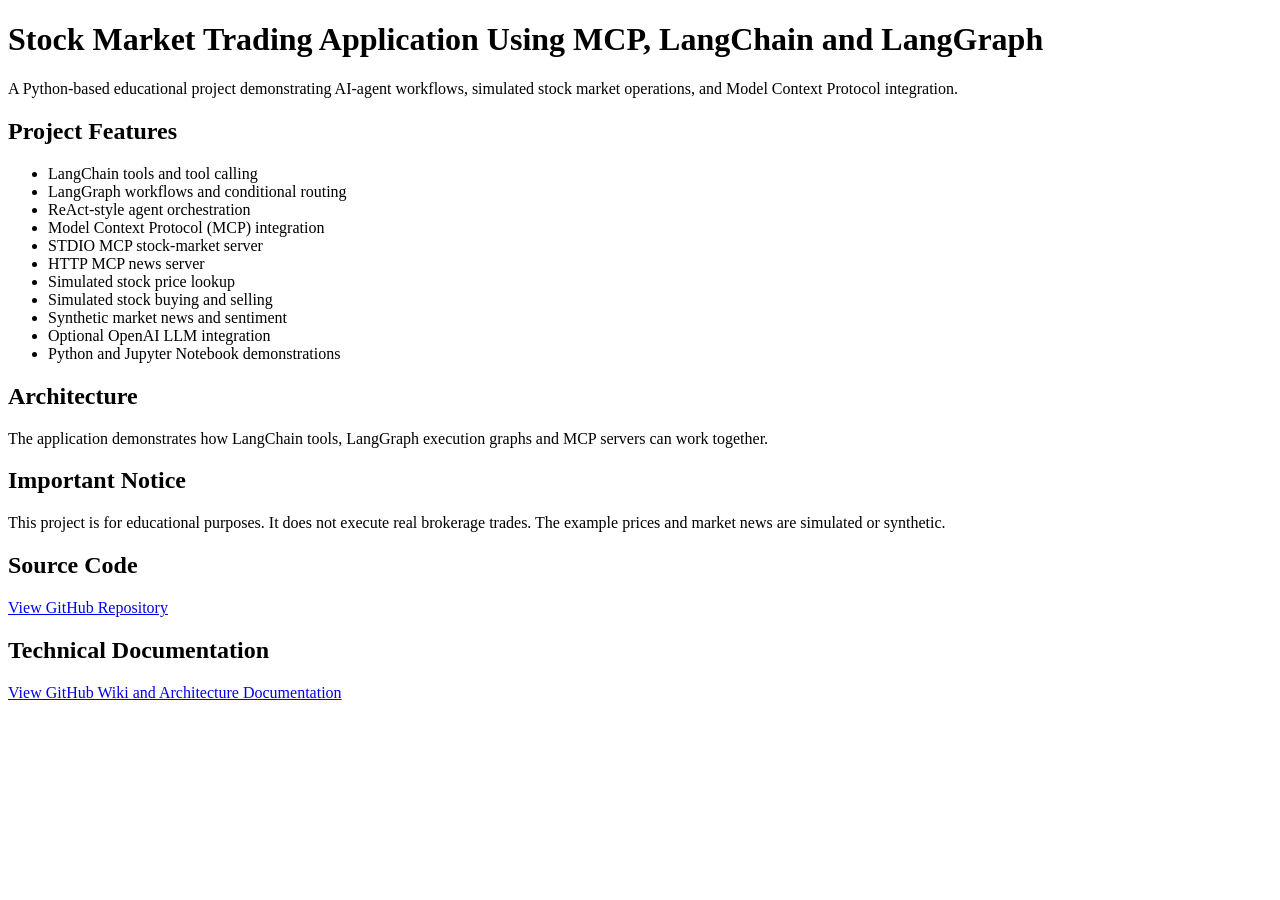
==== docs/index.html @ f0c13d55 "Fix formatting in docs/index.html Fix formatting issues in the HTML file." ====
<!DOCTYPE html>
<html lang="en">
<head>
  <meta charset="UTF-8">
  <meta name="viewport"
        content="width=device-width, initial-scale=1">

  <title>
    Stock Market Trading Demo |
    MCP, LangChain and LangGraph
  </title>
  <meta name="description"
        content="Educational stock market trading demo
        using Python, Model Context Protocol
        (MCP), LangChain, LangGraph,
        tool calling and AI agents.">

  <meta name="robots" content="index, follow">
</head>

<body>
  <h1>
    Stock Market Trading Application
    Using MCP, LangChain and LangGraph
  </h1>

  <p>
    A Python-based educational project
    demonstrating AI-agent workflows,
    simulated stock market operations,
    and Model Context Protocol integration.
  </p>

  <h2>Project Features</h2>
  <ul>
    <li>LangChain tools and tool calling</li>
    <li>LangGraph workflows and conditional routing</li>
    <li>ReAct-style agent orchestration</li>
    <li>Model Context Protocol (MCP) integration</li>
    <li>STDIO MCP stock-market server</li>
    <li>HTTP MCP news server</li>
    <li>Simulated stock price lookup</li>
    <li>Simulated stock buying and selling</li>
    <li>Synthetic market news and sentiment</li>
    <li>Optional OpenAI LLM integration</li>
    <li>Python and Jupyter Notebook demonstrations</li>
  </ul>

  <h2>Architecture</h2>
  <p>
    The application demonstrates how LangChain
    tools, LangGraph execution graphs and MCP
    servers can work together.
  </p>

  <h2>Important Notice</h2>
  <p>
    This project is for educational purposes.
    It does not execute real brokerage trades.
    The example prices and market news are
    simulated or synthetic.
  </p>

  <h2>Source Code</h2>
  <p>
    <a href="https://github.com/su394611-del/Stock-market-trading-Application-using-MCP-langchain-langgraph">
      View GitHub Repository
    </a>
  </p>

  <h2>Technical Documentation</h2>
  <p>
    <a href="https://github.com/su394611-del/Stock-market-trading-Application-using-MCP-langchain-langgraph/wiki">
      View GitHub Wiki and Architecture Documentation
    </a>
  </p>
</body>
</html>
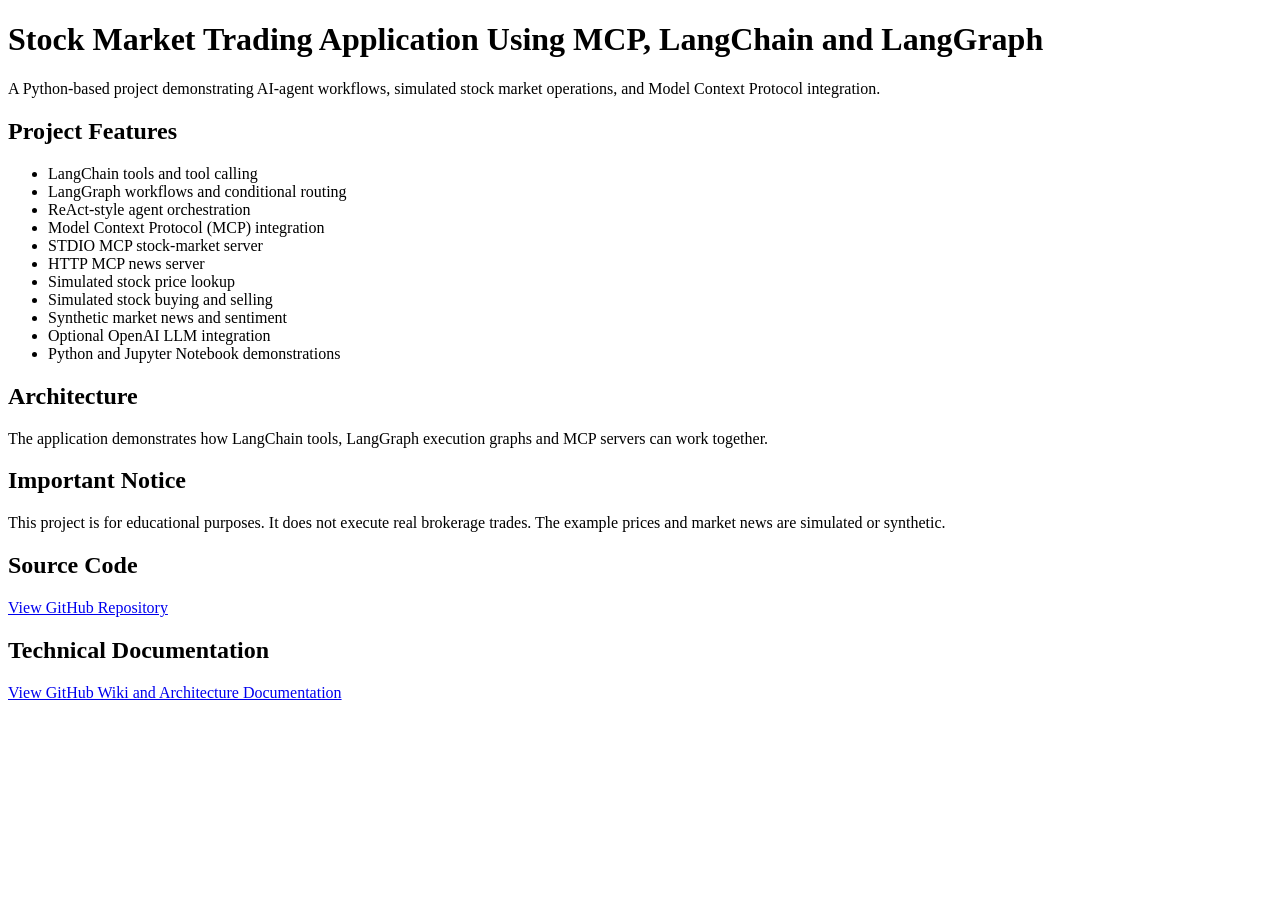
==== commit 1a1881a8: "Update project description in index.html" ====
--- a/docs/index.html
+++ b/docs/index.html
@@ -4,20 +4,18 @@
   <meta charset="UTF-8">
   <meta name="viewport"
         content="width=device-width, initial-scale=1">
-
   <title>
     Stock Market Trading Demo |
     MCP, LangChain and LangGraph
   </title>
   <meta name="description"
-        content="Educational stock market trading demo
+        content=" Stock market trading demo
         using Python, Model Context Protocol
         (MCP), LangChain, LangGraph,
         tool calling and AI agents.">
 
   <meta name="robots" content="index, follow">
 </head>
-
 <body>
   <h1>
     Stock Market Trading Application
@@ -25,7 +23,7 @@
   </h1>
 
   <p>
-    A Python-based educational project
+    A Python-based project
     demonstrating AI-agent workflows,
     simulated stock market operations,
     and Model Context Protocol integration.
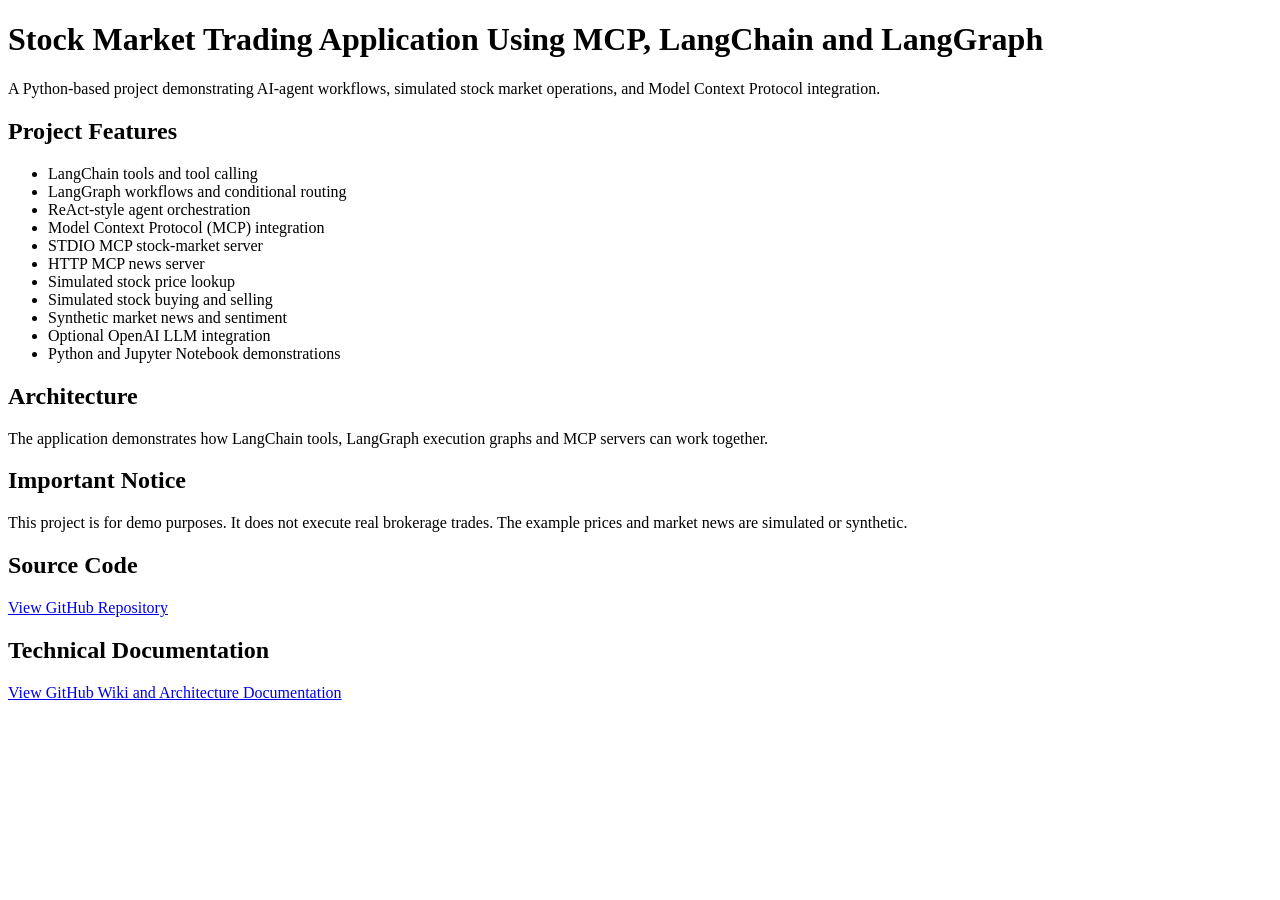
==== commit 9f5c69e7: "Update project description from 'educational' to 'demo'" ====
--- a/docs/index.html
+++ b/docs/index.html
@@ -53,7 +53,7 @@
 
   <h2>Important Notice</h2>
   <p>
-    This project is for educational purposes.
+    This project is for demo purposes.
     It does not execute real brokerage trades.
     The example prices and market news are
     simulated or synthetic.
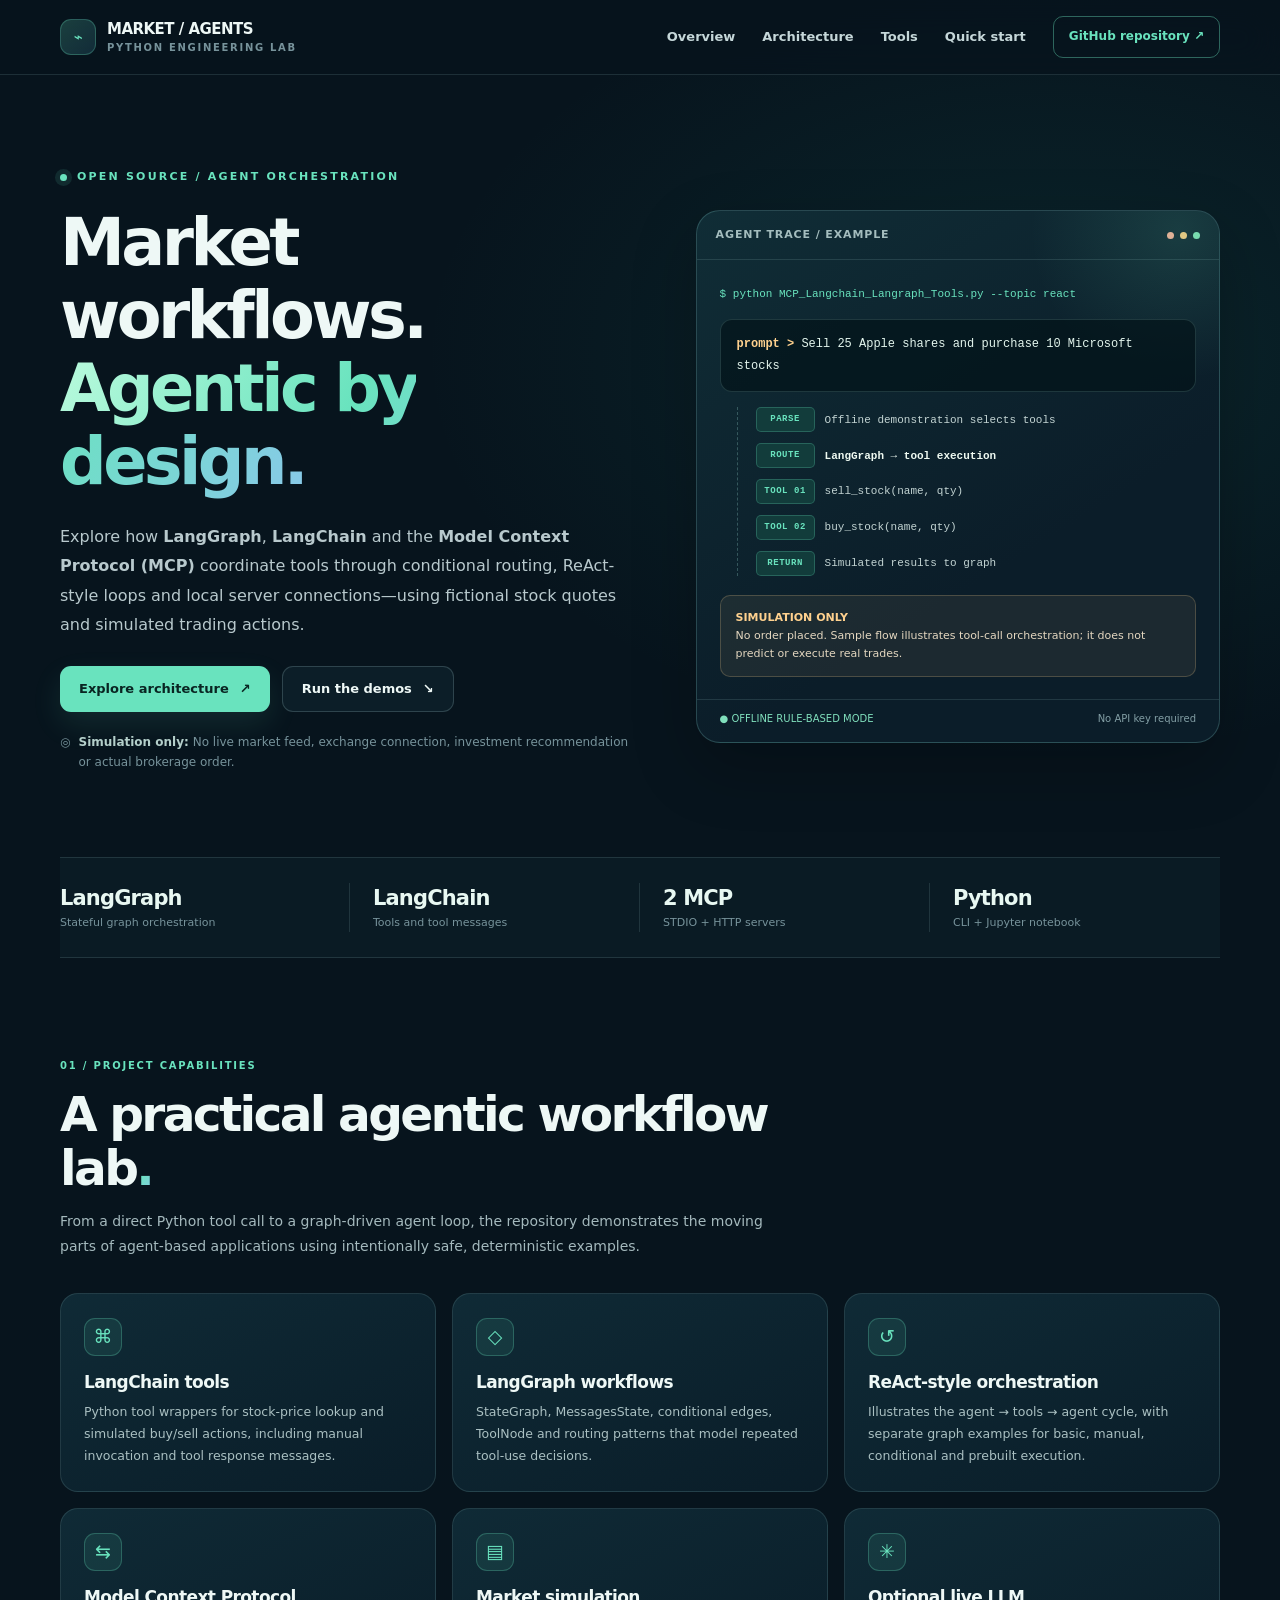
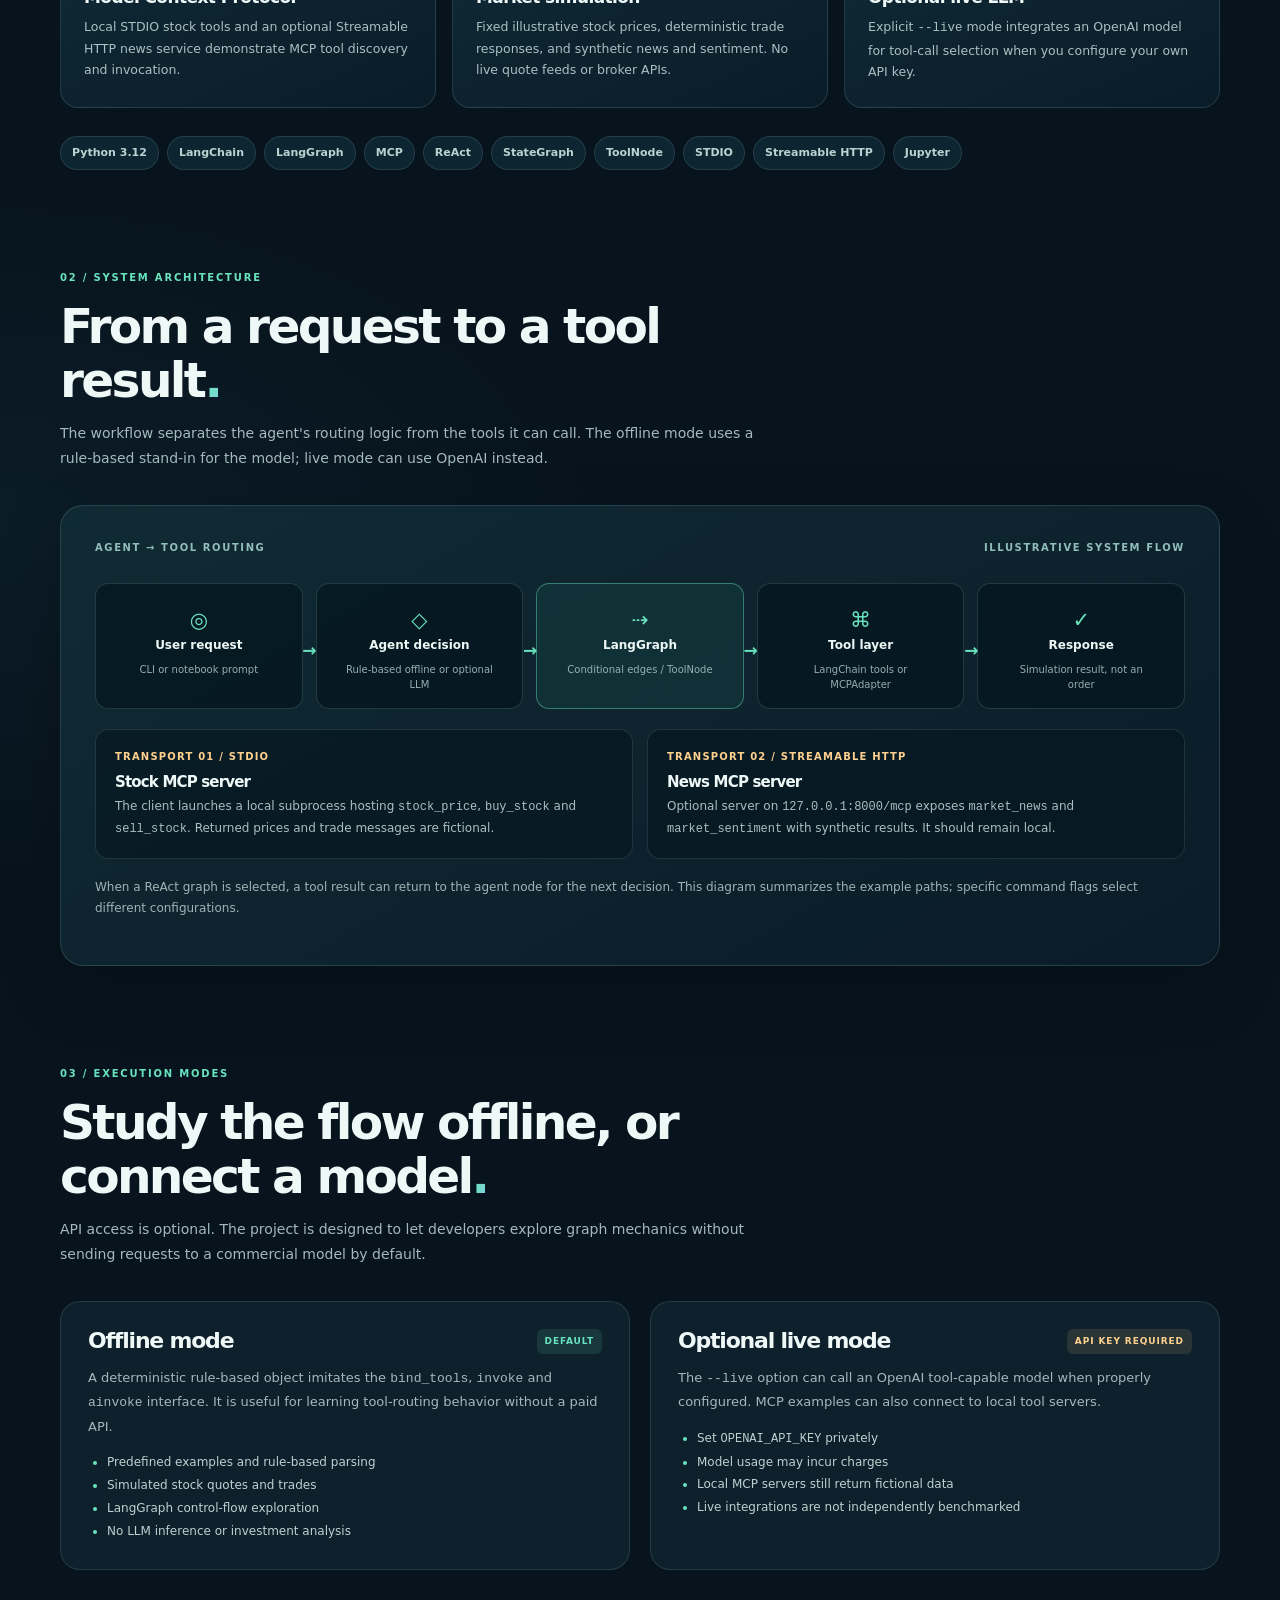
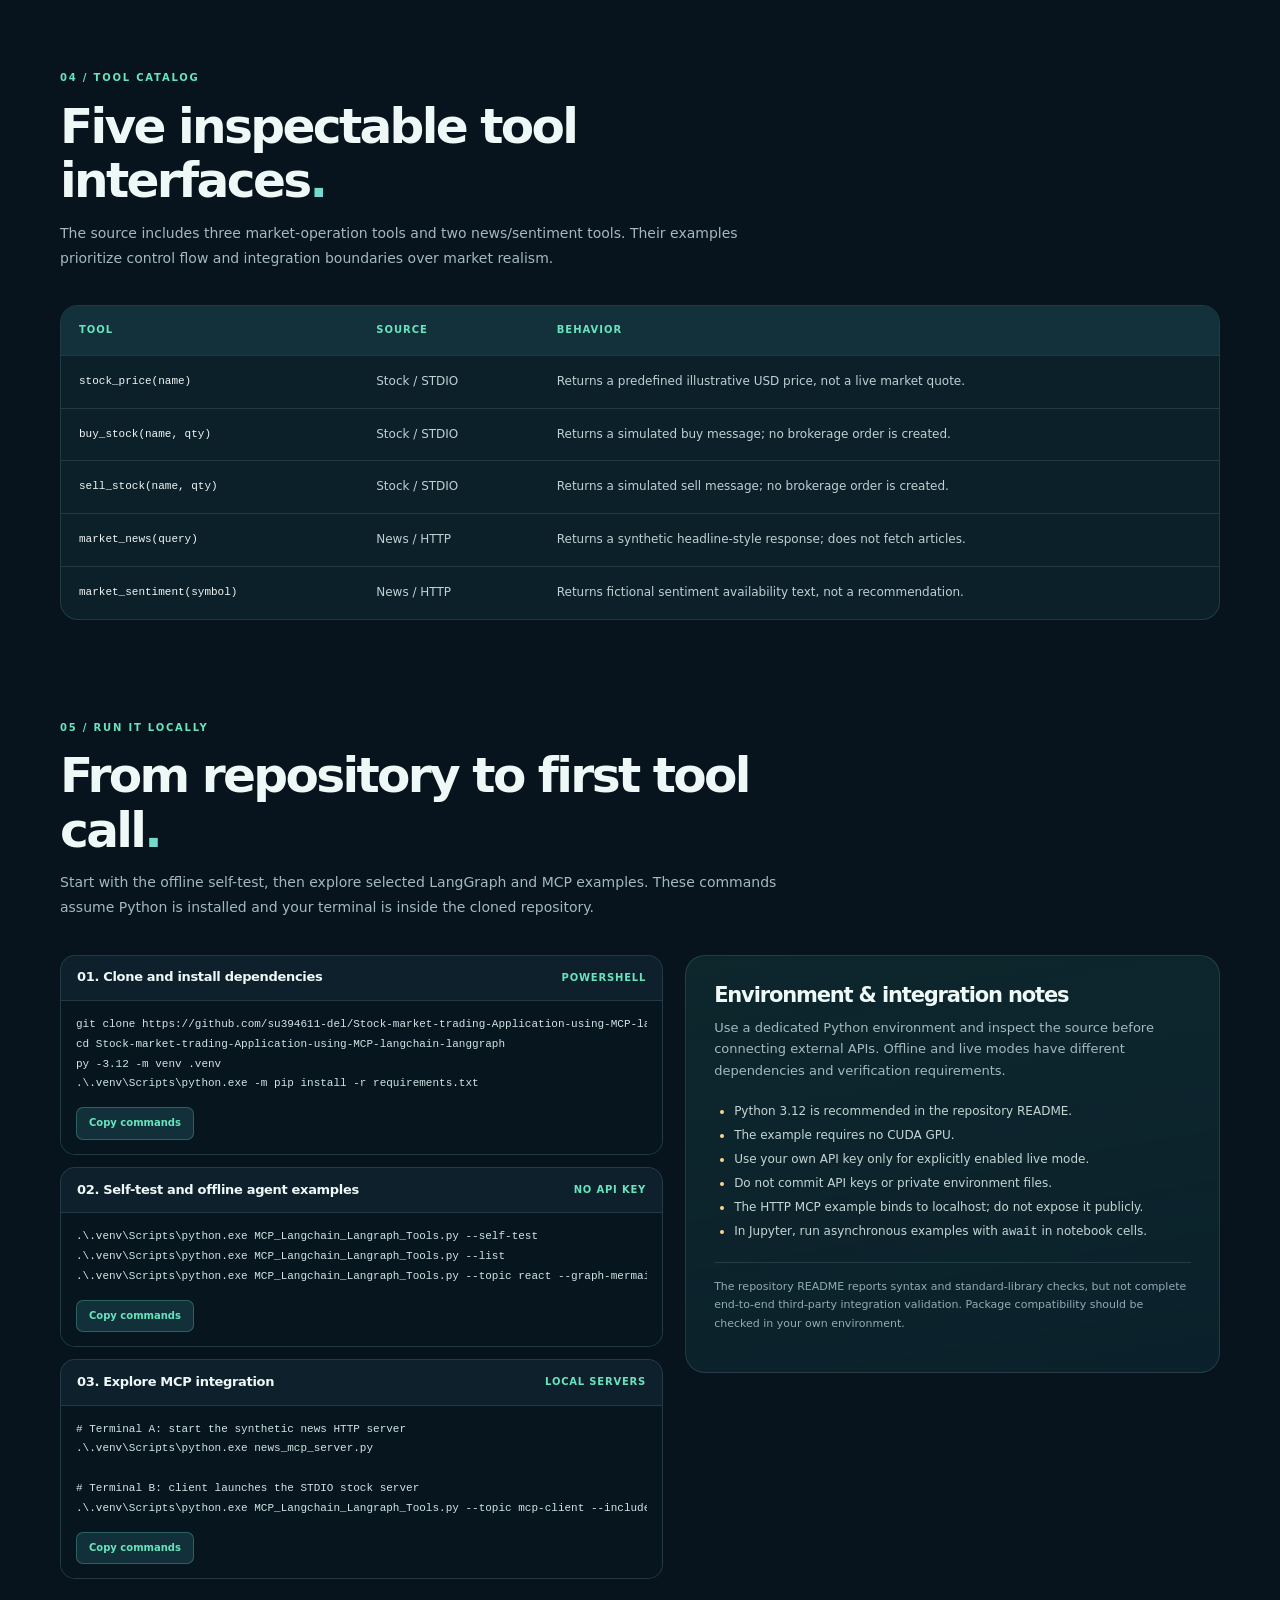
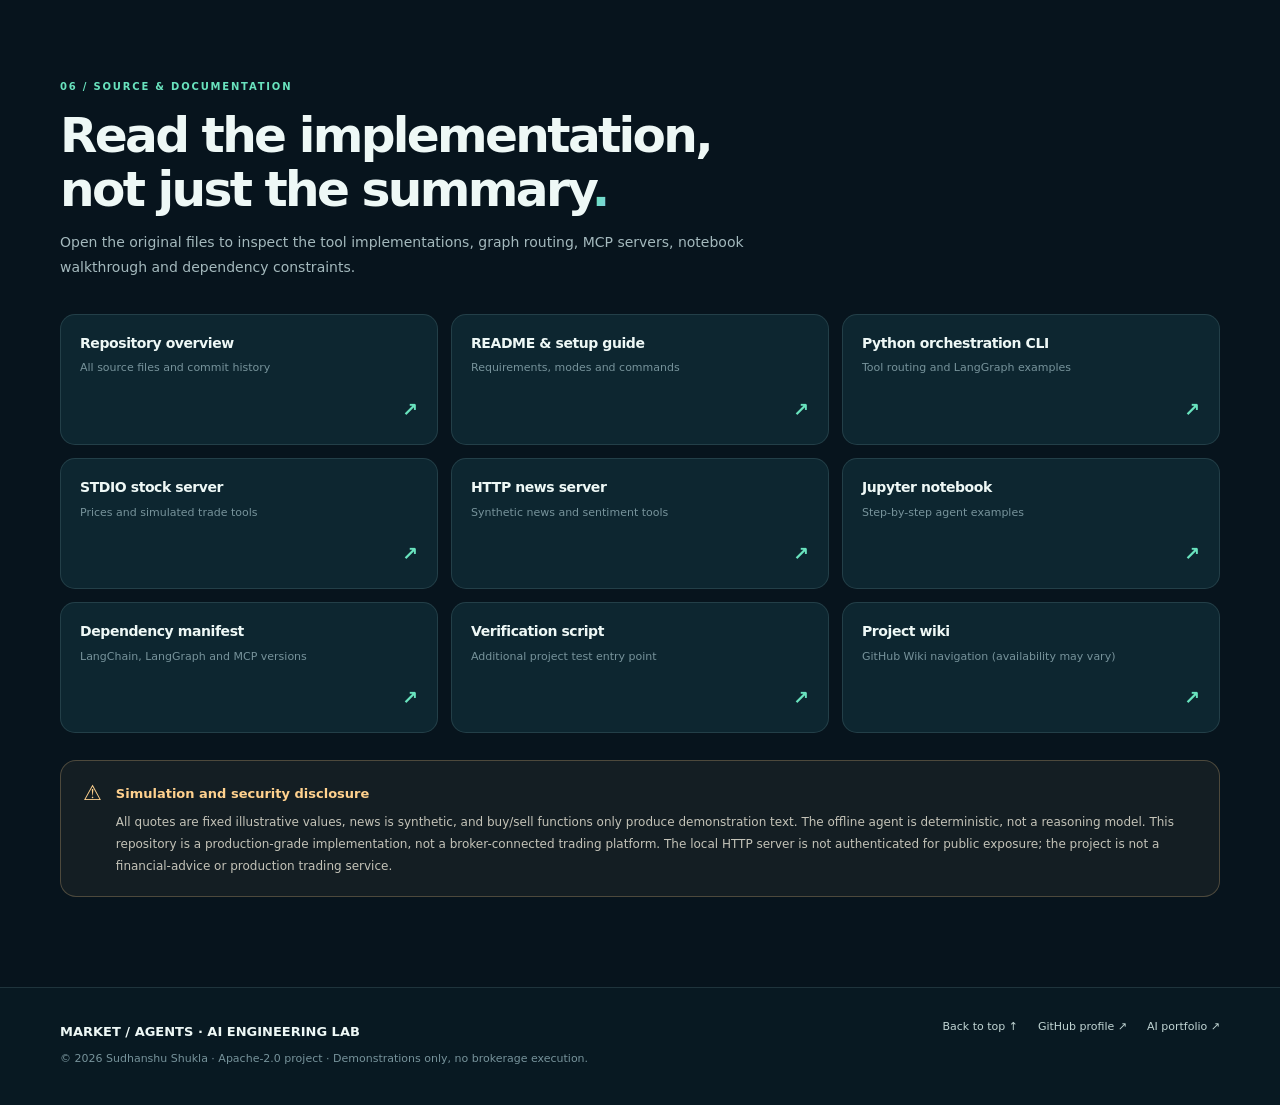
==== commit eae79c1e: "Update the index.html" ====
--- a/docs/index.html
+++ b/docs/index.html
@@ -1,77 +1,273 @@
 <!DOCTYPE html>
 <html lang="en">
 <head>
-  <meta charset="UTF-8">
-  <meta name="viewport"
-        content="width=device-width, initial-scale=1">
-  <title>
-    Stock Market Trading Demo |
-    MCP, LangChain and LangGraph
-  </title>
-  <meta name="description"
-        content=" Stock market trading demo
-        using Python, Model Context Protocol
-        (MCP), LangChain, LangGraph,
-        tool calling and AI agents.">
-
-  <meta name="robots" content="index, follow">
+  <meta charset="utf-8">
+  <meta name="viewport" content="width=device-width, initial-scale=1, viewport-fit=cover">
+  <meta name="color-scheme" content="dark">
+  <meta name="theme-color" content="#07141d">
+  <meta name="robots" content="index, follow, max-image-preview:large">
+  <meta name="author" content="Sudhanshu Shukla">
+  <title>Agentic Stock Market Simulation | MCP, LangChain &amp; LangGraph</title>
+  <meta name="description" content="Explore a simulated stock-market agent workflow using Python, LangGraph, LangChain and MCP. See STDIO and HTTP tool servers, ReAct routing, setup commands and source code. No real trades.">
+  <link rel="canonical" href="https://su394611-del.github.io/Stock-market-trading-Application-using-MCP-langchain-langgraph/">
+  <link rel="icon" href="data:image/svg+xml,%3Csvg xmlns='http://www.w3.org/2000/svg' viewBox='0 0 64 64'%3E%3Crect width='64' height='64' rx='16' fill='%2307141d'/%3E%3Cpath d='M10 44l13-13 10 7 21-23' fill='none' stroke='%2369e3be' stroke-width='5' stroke-linecap='round' stroke-linejoin='round'/%3E%3Ccircle cx='54' cy='15' r='5' fill='%23ffcd85'/%3E%3C/svg%3E">
+  <meta property="og:type" content="website">
+  <meta property="og:locale" content="en_US">
+  <meta property="og:site_name" content="Sudhanshu Shukla | AI Engineering Projects">
+  <meta property="og:title" content="Agentic Stock Market Simulation | MCP, LangChain &amp; LangGraph">
+  <meta property="og:description" content="Inspect a Python agent-tool orchestration project with LangGraph, LangChain, MCP servers and clearly simulated market tools.">
+  <meta property="og:url" content="https://su394611-del.github.io/Stock-market-trading-Application-using-MCP-langchain-langgraph/">
+  <meta property="og:image" content="https://su394611-del.github.io/Stock-market-trading-Application-using-MCP-langchain-langgraph/social-preview.png">
+  <meta property="og:image:width" content="1200"><meta property="og:image:height" content="630">
+  <meta property="og:image:alt" content="Stock market simulation project: LangGraph, MCP, LangChain and Python">
+  <meta name="twitter:card" content="summary_large_image">
+  <meta name="twitter:title" content="Agentic Stock Market Simulation | MCP + LangGraph">
+  <meta name="twitter:description" content="Agent orchestration and MCP examples with fictional stock quotes, synthetic news and no brokerage integration.">
+  <meta name="twitter:image" content="https://su394611-del.github.io/Stock-market-trading-Application-using-MCP-langchain-langgraph/social-preview.png">
+  <script type="application/ld+json">
+  {
+    "@context":"https://schema.org",
+    "@type":"SoftwareSourceCode",
+    "@id":"https://su394611-del.github.io/Stock-market-trading-Application-using-MCP-langchain-langgraph/#source",
+    "name":"Agentic Stock Market Simulation with MCP, LangChain and LangGraph",
+    "description": "A production-grade Python source-code project demonstrating LangChain tools, LangGraph orchestration, MCP STDIO and HTTP servers, fictional stock quotes, simulated trade actions, and synthetic market news. It does not connect to a brokerage.",
+    "url":"https://su394611-del.github.io/Stock-market-trading-Application-using-MCP-langchain-langgraph/",
+    "codeRepository":"https://github.com/su394611-del/Stock-market-trading-Application-using-MCP-langchain-langgraph",
+    "programmingLanguage":"Python",
+    "runtimePlatform":"Python 3.12",
+    "license":"https://www.apache.org/licenses/LICENSE-2.0",
+    "author":{"@type":"Person","name":"Sudhanshu Shukla","url":"https://github.com/su394611-del"},
+    "keywords":"LangGraph, LangChain, Model Context Protocol, MCP, AI agents, ReAct, Python, tool calling, simulated trading"
+  }
+  </script>
+  <style>
+    :root{color-scheme:dark;--bg:#07141d;--surface:#0d202b;--surface2:#102834;--surface3:#112c38;--text:#eef8f6;--muted:#a4b9bd;--faint:#77939b;--line:rgba(161,206,209,.15);--mint:#69e3be;--mint2:#26b6a7;--gold:#ffd18e;--blue:#90b9ef;--radius:20px;--max:1160px;--shadow:0 24px 65px rgba(0,0,0,.24)}
+    *,*::before,*::after{box-sizing:border-box}
+    html{scroll-behavior:smooth;scroll-padding-top:88px}
+    body{margin:0;background:radial-gradient(ellipse 870px 560px at 82% 6%,rgba(32,146,133,.14),transparent 72%),radial-gradient(ellipse 750px 430px at 0% 36%,rgba(59,111,149,.09),transparent 80%),var(--bg);color:var(--text);font-family:Inter,ui-sans-serif,system-ui,-apple-system,BlinkMacSystemFont,"Segoe UI",sans-serif;line-height:1.65;-webkit-font-smoothing:antialiased;overflow-x:hidden}
+    a{color:inherit;text-decoration:none}
+    button{font:inherit}
+    ::selection{background:rgba(105,227,190,.28);color:#fff}
+    :focus-visible{outline:3px solid var(--gold);outline-offset:4px}
+    .container{width:min(calc(100% - 48px),var(--max));margin-inline:auto}
+    .skip{position:absolute;top:-90px;left:16px;background:var(--mint);color:#07141d;z-index:99;padding:9px 14px;border-radius:8px}.skip:focus{top:12px}
+    .site-header{position:sticky;top:0;z-index:30;backdrop-filter:blur(18px);background:rgba(7,20,29,.87);border-bottom:1px solid var(--line)}
+    .header-inner{height:74px;display:flex;align-items:center;justify-content:space-between;gap:20px}
+    .brand{display:inline-flex;align-items:center;gap:11px;min-width:0;font-weight:800;letter-spacing:-.035em;font-size:15px}
+    .brand-mark{flex-shrink:0;width:36px;height:36px;border-radius:11px;display:grid;place-items:center;background:linear-gradient(135deg,rgba(105,227,190,.21),rgba(63,129,159,.22));border:1px solid rgba(105,227,190,.26);color:var(--mint)}
+    .brand-text small{display:block;color:var(--faint);font-size:10px;letter-spacing:.17em;font-weight:750;margin-top:-2px}
+    .nav-links{display:flex;align-items:center;gap:27px}.nav-links>a:not(.nav-cta){font-size:13px;font-weight:670;color:#c5d7d9;transition:color .18s}.nav-links>a:hover{color:var(--mint)}
+    .nav-cta{border:1px solid rgba(105,227,190,.4);color:var(--mint);padding:10px 15px;border-radius:10px;font-size:12px;font-weight:800;white-space:nowrap;transition:background .18s}.nav-cta:hover{background:rgba(105,227,190,.09)}
+    .menu-toggle{display:none;border:1px solid var(--line);border-radius:10px;background:var(--surface);color:var(--text);width:42px;height:40px;align-items:center;justify-content:center;cursor:pointer}
+    .menu-toggle span{width:19px;height:2px;background:currentColor;display:block;position:relative}.menu-toggle span:before,.menu-toggle span:after{content:"";position:absolute;left:0;width:19px;height:2px;background:currentColor}.menu-toggle span:before{top:-6px}.menu-toggle span:after{top:6px}
+    .hero{padding:93px 0 72px;display:grid;grid-template-columns:minmax(0,1.05fr) minmax(0,.95fr);gap:56px;align-items:center}
+    .kicker{font-size:11px;text-transform:uppercase;letter-spacing:.2em;font-weight:850;color:var(--mint);margin:0 0 20px;display:flex;gap:10px;align-items:center}
+    .kicker .dot{height:7px;width:7px;border-radius:50%;background:var(--mint);box-shadow:0 0 0 5px rgba(105,227,190,.11)}
+    h1,h2,h3,p{margin-top:0}h1,h2,h3{letter-spacing:-.055em;line-height:1.12}
+    h1{font-size:clamp(2.65rem,5.1vw,4.55rem);font-weight:850;margin-bottom:23px}
+    .gradient{background:linear-gradient(120deg,#b2f8da 5%,var(--mint) 50%,#8cc6ed 105%);background-clip:text;-webkit-background-clip:text;color:transparent}
+    .hero-lead{color:#b8c9cd;font-size:16px;max-width:590px;line-height:1.85;margin-bottom:26px}
+    .hero-actions{display:flex;flex-wrap:wrap;gap:12px;margin-bottom:21px}
+    .btn{display:inline-flex;align-items:center;justify-content:center;gap:11px;border-radius:11px;padding:13px 19px;font-size:13px;line-height:1.3;font-weight:800;transition:transform .2s,border-color .2s,background .2s;min-height:46px}
+    .btn:hover{transform:translateY(-2px)}.btn-primary{color:#092522;background:var(--mint);box-shadow:0 12px 30px rgba(105,227,190,.11)}.btn-primary:hover{background:#8df2d3}.btn-secondary{border:1px solid rgba(165,206,204,.22);background:rgba(15,34,44,.78);color:var(--text)}.btn-secondary:hover{border-color:rgba(105,227,190,.55)}
+    .hero-note{color:var(--faint);font-size:12px;display:flex;gap:8px;align-items:flex-start;line-height:1.65}.hero-note strong{color:#b4cfca;font-weight:750}
+    .hero-visual{min-width:0;background:linear-gradient(148deg,#102d36,#0b1d29 64%);border:1px solid rgba(135,207,203,.24);border-radius:24px;box-shadow:var(--shadow);overflow:hidden;position:relative}
+    .hero-visual:before{content:"";position:absolute;right:-110px;top:-130px;width:300px;height:300px;background:radial-gradient(circle,rgba(105,227,190,.13),transparent 70%);pointer-events:none}
+    .window-top{height:49px;padding:0 19px;display:flex;align-items:center;justify-content:space-between;border-bottom:1px solid var(--line);font-size:11px;color:#a4bdbe;font-weight:750;letter-spacing:.08em}.window-pips{display:flex;gap:6px}.window-pips i{width:7px;height:7px;background:#63848c;border-radius:50%}.window-pips i:first-child{background:#efaa91}.window-pips i:nth-child(2){background:#f0c47b}.window-pips i:nth-child(3){background:#7adaad}
+    .terminal-content{padding:25px 23px 22px;position:relative}
+    .terminal-label{color:var(--mint);font-family:ui-monospace,SFMono-Regular,Consolas,monospace;font-size:11px;margin-bottom:16px}
+    .terminal-query{border:1px solid rgba(137,196,192,.19);background:rgba(4,20,25,.72);border-radius:12px;padding:14px 16px;color:#e3f5ed;font-size:12px;font-family:ui-monospace,SFMono-Regular,Consolas,monospace;line-height:1.8;overflow-wrap:anywhere}
+    .terminal-query b{font-weight:700;color:var(--gold)}
+    .trace-line{margin:15px 0 0 17px;padding-left:18px;border-left:1px dashed rgba(130,187,181,.35);display:grid;gap:11px}
+    .trace-step{display:flex;gap:10px;align-items:center;min-width:0;font-family:ui-monospace,SFMono-Regular,Consolas,monospace;font-size:11px;color:#c3d4d3}
+    .trace-step span:first-child{background:#123c3b;border:1px solid rgba(105,227,190,.24);color:var(--mint);min-width:59px;text-align:center;padding:4px 6px;border-radius:5px;font-size:9px;font-weight:800;letter-spacing:.06em}
+    .trace-step strong{color:#eef9f1;font-weight:650}
+    .terminal-result{margin-top:19px;padding:13px 15px;background:rgba(255,209,142,.07);border:1px solid rgba(255,209,142,.21);border-radius:10px;font-size:11px;color:#e4d7c0;line-height:1.65}.terminal-result strong{color:var(--gold)}
+    .terminal-foot{padding:11px 23px 14px;border-top:1px solid var(--line);font-size:10px;color:#839fa5;display:flex;justify-content:space-between;gap:15px;flex-wrap:wrap}.terminal-foot .up{color:#80dfbc}
+    .stats{border-top:1px solid var(--line);border-bottom:1px solid var(--line);background:rgba(18,45,55,.3);display:grid;grid-template-columns:repeat(4,1fr);padding-block:25px}
+    .stat{padding:0 23px;border-right:1px solid var(--line)}.stat:first-child{padding-left:0}.stat:last-child{border:0}.stat strong{display:block;color:#e8f8f2;font-size:21px;line-height:1.45;font-weight:800;letter-spacing:-.04em}.stat span{display:block;color:var(--faint);font-size:11px;margin-top:1px}
+    section.content-section{padding-top:100px}section.content-section:last-of-type{padding-bottom:90px}
+    .section-header{max-width:720px;margin-bottom:34px}.section-label{font-weight:830;letter-spacing:.18em;color:var(--mint);font-size:10px;text-transform:uppercase;margin-bottom:12px}.section-header h2{font-size:clamp(2rem,3.8vw,3.1rem);margin-bottom:13px}.section-header>p:last-child{color:var(--muted);font-size:14px;line-height:1.8;margin-bottom:0}
+    .feature-grid{display:grid;grid-template-columns:repeat(3,minmax(0,1fr));gap:16px}
+    .feature-card{min-width:0;background:linear-gradient(155deg,rgba(16,44,55,.96),rgba(10,30,41,.96));border:1px solid var(--line);border-radius:18px;padding:24px 23px;transition:border-color .2s,transform .2s}.feature-card:hover{border-color:rgba(105,227,190,.36);transform:translateY(-3px)}.feature-icon{width:38px;height:38px;border:1px solid rgba(105,227,190,.26);background:rgba(105,227,190,.09);border-radius:11px;display:grid;place-items:center;color:var(--mint);margin-bottom:17px;font-size:19px}.feature-card h3{font-size:17px;letter-spacing:-.035em;margin-bottom:9px}.feature-card p{font-size:12.5px;color:#aac0c2;margin:0;line-height:1.75}
+    .chip-list{display:flex;gap:8px;flex-wrap:wrap;margin-top:28px}.chip{font-size:11px;color:#b8d4d0;border:1px solid var(--line);background:#0d2530;padding:7px 11px;border-radius:50px;font-weight:650}
+    .arch-panel{background:linear-gradient(150deg,#102a34,#0a1c28);border:1px solid rgba(140,190,188,.2);border-radius:23px;padding:34px;box-shadow:var(--shadow)}
+    .arch-top{text-transform:uppercase;letter-spacing:.16em;color:#91bdba;font-size:10px;font-weight:850;display:flex;justify-content:space-between;gap:12px;margin-bottom:26px}
+    .arch-flow{display:grid;grid-template-columns:repeat(5,minmax(0,1fr));align-items:stretch;gap:13px}.arch-node{position:relative;min-width:0;text-align:center;border-radius:13px;background:rgba(5,22,30,.74);border:1px solid rgba(159,212,202,.18);padding:19px 11px 16px;display:flex;flex-direction:column;align-items:center;gap:8px}.arch-node:not(:last-child):after{content:"→";position:absolute;right:-15px;top:42%;color:var(--mint);z-index:2;font-size:17px;font-weight:700}.arch-node .node-icon{font-size:21px;color:var(--mint);height:26px;display:grid;place-items:center}.arch-node strong{font-size:12px;line-height:1.45;color:#edf7f4}.arch-node small{font-size:10px;color:#94afb1;line-height:1.5;max-width:150px}.arch-node.highlight{border-color:rgba(105,227,190,.43);background:rgba(29,83,78,.27)}
+    .arch-details{display:grid;grid-template-columns:repeat(2,minmax(0,1fr));gap:14px;margin-top:20px}.arch-detail{min-width:0;border:1px solid var(--line);background:rgba(5,23,31,.6);border-radius:13px;padding:18px 19px}.arch-detail .eyebrow{font-size:10px;letter-spacing:.12em;text-transform:uppercase;color:var(--gold);font-weight:820;margin-bottom:8px}.arch-detail h3{font-size:15px;margin-bottom:6px}.arch-detail p{color:#a9bfc0;font-size:12px;line-height:1.75;margin:0}.arch-note{margin-top:18px;font-size:12px;color:#9db5b6;line-height:1.75}
+    .section-two-col{display:grid;grid-template-columns:minmax(0,1fr) minmax(0,1fr);gap:20px}.mode-card{min-width:0;border:1px solid var(--line);border-radius:20px;background:var(--surface);padding:27px}.mode-head{display:flex;align-items:center;justify-content:space-between;gap:8px;flex-wrap:wrap;margin-bottom:12px}.mode-card h3{font-size:22px;margin:0}.tag{font-size:9px;font-weight:830;letter-spacing:.1em;text-transform:uppercase;border-radius:6px;padding:5px 8px}.tag.offline{background:rgba(105,227,190,.12);color:var(--mint)}.tag.live{background:rgba(255,209,142,.11);color:var(--gold)}.mode-card p{color:var(--muted);font-size:13px;line-height:1.8}.mode-card ul{margin:0;padding-left:19px;color:#bcd2d0;font-size:12px;line-height:1.9}.mode-card li::marker{color:var(--mint)}
+    .tool-table-wrap{overflow-x:auto;border-radius:18px;border:1px solid var(--line);background:#0c202a}.tool-table{width:100%;border-collapse:collapse;text-align:left;min-width:640px}.tool-table th{font-size:10px;text-transform:uppercase;letter-spacing:.1em;color:var(--mint);font-weight:800;background:#12313b;padding:16px 18px}.tool-table td{color:#bed1d2;font-size:12px;padding:16px 18px;border-top:1px solid var(--line);vertical-align:top;line-height:1.65}.tool-table td:first-child{color:#f1f7f5;font-family:ui-monospace,SFMono-Regular,Consolas,monospace;font-size:11px}.tool-table td:nth-child(2){white-space:nowrap}.tool-table tr:hover td{background:rgba(105,227,190,.035)}
+    .quick-grid{display:grid;grid-template-columns:minmax(0,1.06fr) minmax(0,.94fr);gap:22px;align-items:start}
+    .step-list{display:grid;gap:12px}.setup-step{border:1px solid var(--line);border-radius:15px;background:var(--surface);overflow:hidden}.step-heading{display:flex;justify-content:space-between;gap:12px;align-items:center;padding:14px 16px;border-bottom:1px solid var(--line)}.step-heading h3{font-size:13px;letter-spacing:-.025em;margin:0}.step-label{color:var(--mint);font-size:10px;letter-spacing:.08em;text-transform:uppercase;font-weight:800}
+    .code-area{position:relative;min-width:0;background:#06151e;padding:14px 15px}.code-area pre{color:#d0e5e4;font-size:11px;line-height:1.8;margin:0;white-space:pre;overflow-x:auto;max-width:100%;padding-bottom:2px;font-family:ui-monospace,SFMono-Regular,Menlo,Consolas,monospace}.code-area pre code{font-family:inherit}.copy-button{margin-top:11px;border:1px solid rgba(105,227,190,.28);border-radius:7px;background:#113039;color:var(--mint);font-size:10px;font-weight:800;padding:7px 12px;cursor:pointer}.copy-button:hover{background:#184347}.copy-button:focus-visible{outline-offset:2px}
+    .setup-aside{border:1px solid var(--line);border-radius:20px;padding:28px;background:linear-gradient(170deg,rgba(24,69,71,.38),rgba(12,35,45,.9))}.setup-aside h3{font-size:21px;margin-bottom:10px}.setup-aside>p{font-size:13px;color:var(--muted)}.setup-aside ul{margin:18px 0 0;padding-left:20px;color:#c4d5d4;font-size:12px;line-height:2}.setup-aside li::marker{color:var(--gold)}.setup-aside .small-note{border-top:1px solid var(--line);padding-top:15px;margin-top:18px;font-size:11px;color:#92abb0}
+    .source-grid{display:grid;grid-template-columns:repeat(3,minmax(0,1fr));gap:13px}.source-link{display:flex;flex-direction:column;justify-content:space-between;gap:16px;min-width:0;min-height:126px;background:#0d2630;border:1px solid var(--line);border-radius:15px;padding:19px;transition:transform .2s,border-color .2s}.source-link:hover{transform:translateY(-2px);border-color:rgba(105,227,190,.42)}.source-link h3{font-size:14px;margin:0;line-height:1.4;overflow-wrap:anywhere;letter-spacing:-.03em}.source-link p{color:var(--faint);font-size:11px;line-height:1.65;margin:6px 0 0}.source-link .arrow{color:var(--mint);font-size:19px;font-weight:650;align-self:flex-end}
+    .safety{margin-top:27px;background:rgba(255,209,142,.055);border:1px solid rgba(255,209,142,.24);border-radius:16px;padding:19px 22px;display:flex;gap:14px;align-items:start}.safety .symbol{font-size:21px;line-height:1.3;color:var(--gold)}.safety strong{color:var(--gold);font-size:13px}.safety p{font-size:12px;line-height:1.85;color:#c4c3b8;margin:4px 0 0}
+    .footer{border-top:1px solid var(--line);padding:30px 0 42px;background:#081922}.footer-inner{display:flex;align-items:flex-start;justify-content:space-between;gap:20px;flex-wrap:wrap}.footer strong{font-size:13px}.footer p{font-size:11px;color:var(--faint);margin:6px 0 0}.footer-links{display:flex;gap:20px;flex-wrap:wrap;font-size:11px;color:#c1d5d4}.footer-links a:hover{color:var(--mint)}
+    @media(max-width:1060px){.hero{gap:30px}.feature-grid{grid-template-columns:repeat(2,minmax(0,1fr))}.arch-flow{gap:8px}.arch-node:not(:last-child):after{right:-12px}}
+    @media(max-width:820px){.hero{grid-template-columns:1fr;padding-top:65px}.hero-copy{max-width:660px}.hero-visual{width:min(100%,660px)}.nav-links{gap:15px}.nav-links>a:not(.nav-cta){font-size:12px}.stats{grid-template-columns:repeat(2,1fr);row-gap:19px}.stat:nth-child(2){border-right:0}.stat:nth-child(3){padding-left:0}.quick-grid{grid-template-columns:1fr}.arch-flow{grid-template-columns:1fr 1fr;gap:10px}.arch-node:not(:last-child):after{display:none}.arch-node:last-child{grid-column:1/-1}.arch-top{flex-wrap:wrap}.source-grid{grid-template-columns:repeat(2,minmax(0,1fr))}}
+    @media(max-width:640px){.container{width:min(calc(100% - 32px),var(--max))}.header-inner{height:67px}.brand{font-size:13px}.brand-text small{font-size:9px}.menu-toggle{display:flex}.nav-links{position:absolute;left:0;right:0;top:67px;background:#0a202a;border-bottom:1px solid var(--line);display:none;flex-direction:column;align-items:stretch;gap:0;padding:10px 16px 19px;box-shadow:0 25px 45px rgba(0,0,0,.35)}.nav-links.open{display:flex}.nav-links>a:not(.nav-cta){padding:13px 8px;font-size:13px}.nav-cta{text-align:center;margin-top:7px}.hero{padding-top:55px;padding-bottom:53px;gap:32px}h1{font-size:clamp(2.2rem,10vw,3.1rem)}.hero-lead{font-size:14px}.hero-actions .btn{flex:1 1 auto}.terminal-content{padding:20px 16px}.window-top{padding:0 15px}.terminal-foot{padding:11px 16px}.stats{padding-block:22px}.stat{padding:0 12px}.stat strong{font-size:17px}section.content-section{padding-top:75px}.section-header h2{font-size:2rem}.feature-grid{grid-template-columns:1fr}.feature-card{padding:22px}.arch-panel{padding:20px 16px}.arch-top{line-height:1.7}.arch-flow{grid-template-columns:1fr}.arch-node:last-child{grid-column:auto}.arch-node{padding:15px}.arch-details,.section-two-col,.source-grid{grid-template-columns:1fr}.mode-card,.setup-aside{padding:23px}.footer-inner{flex-direction:column}.chip-list{gap:7px}}
+    @media(max-width:370px){.container{width:calc(100% - 26px)}.brand-mark{width:32px;height:32px}.brand{gap:7px}.brand-text small{letter-spacing:.12em}.terminal-query,.trace-step{font-size:10px}.hero-actions .btn{width:100%}}
+    @media(prefers-reduced-motion:reduce){html{scroll-behavior:auto}*,*::before,*::after{transition-duration:.01ms!important;animation-duration:.01ms!important}}
+  </style>
 </head>
 <body>
-  <h1>
-    Stock Market Trading Application
-    Using MCP, LangChain and LangGraph
-  </h1>
-
-  <p>
-    A Python-based project
-    demonstrating AI-agent workflows,
-    simulated stock market operations,
-    and Model Context Protocol integration.
-  </p>
-
-  <h2>Project Features</h2>
-  <ul>
-    <li>LangChain tools and tool calling</li>
-    <li>LangGraph workflows and conditional routing</li>
-    <li>ReAct-style agent orchestration</li>
-    <li>Model Context Protocol (MCP) integration</li>
-    <li>STDIO MCP stock-market server</li>
-    <li>HTTP MCP news server</li>
-    <li>Simulated stock price lookup</li>
-    <li>Simulated stock buying and selling</li>
-    <li>Synthetic market news and sentiment</li>
-    <li>Optional OpenAI LLM integration</li>
-    <li>Python and Jupyter Notebook demonstrations</li>
-  </ul>
-
-  <h2>Architecture</h2>
-  <p>
-    The application demonstrates how LangChain
-    tools, LangGraph execution graphs and MCP
-    servers can work together.
-  </p>
-
-  <h2>Important Notice</h2>
-  <p>
-    This project is for demo purposes.
-    It does not execute real brokerage trades.
-    The example prices and market news are
-    simulated or synthetic.
-  </p>
-
-  <h2>Source Code</h2>
-  <p>
-    <a href="https://github.com/su394611-del/Stock-market-trading-Application-using-MCP-langchain-langgraph">
-      View GitHub Repository
-    </a>
-  </p>
-
-  <h2>Technical Documentation</h2>
-  <p>
-    <a href="https://github.com/su394611-del/Stock-market-trading-Application-using-MCP-langchain-langgraph/wiki">
-      View GitHub Wiki and Architecture Documentation
-    </a>
-  </p>
+  <a class="skip" href="#main">Skip to content</a>
+  <header class="site-header">
+    <div class="container header-inner">
+      <a class="brand" href="#top" aria-label="Agentic market simulation home"><span class="brand-mark" aria-hidden="true">⌁</span><span class="brand-text">MARKET / AGENTS<small>PYTHON ENGINEERING LAB</small></span></a>
+      <button class="menu-toggle" id="menu-toggle" type="button" aria-label="Open navigation" aria-expanded="false" aria-controls="nav-links"><span></span></button>
+      <nav class="nav-links" id="nav-links" aria-label="Main navigation">
+        <a href="#overview">Overview</a><a href="#architecture">Architecture</a><a href="#tools">Tools</a><a href="#quickstart">Quick start</a><a class="nav-cta" href="https://github.com/su394611-del/Stock-market-trading-Application-using-MCP-langchain-langgraph" target="_blank" rel="noopener noreferrer">GitHub repository ↗</a>
+      </nav>
+    </div>
+  </header>
+
+  <main id="main">
+    <div class="container hero" id="top">
+      <div class="hero-copy">
+        <p class="kicker"><span class="dot" aria-hidden="true"></span> OPEN SOURCE / AGENT ORCHESTRATION</p>
+        <h1>Market workflows.<br><span class="gradient">Agentic by design.</span></h1>
+        <p class="hero-lead">Explore how <strong>LangGraph</strong>, <strong>LangChain</strong> and the <strong>Model Context Protocol (MCP)</strong> coordinate tools through conditional routing, ReAct-style loops and local server connections—using fictional stock quotes and simulated trading actions.</p>
+        <div class="hero-actions"><a class="btn btn-primary" href="#architecture">Explore architecture <span aria-hidden="true">↗</span></a><a class="btn btn-secondary" href="#quickstart">Run the demos <span aria-hidden="true">↘</span></a></div>
+        <p class="hero-note"><span aria-hidden="true">◎</span><span><strong>Simulation only:</strong> No live market feed, exchange connection, investment recommendation or actual brokerage order.</span></p>
+      </div>
+      <aside class="hero-visual" aria-label="Illustrative tool-calling execution trace; no trade is placed">
+        <div class="window-top"><span>AGENT TRACE / EXAMPLE</span><span class="window-pips" aria-hidden="true"><i></i><i></i><i></i></span></div>
+        <div class="terminal-content">
+          <div class="terminal-label">$ python MCP_Langchain_Langraph_Tools.py --topic react</div>
+          <div class="terminal-query"><b>prompt &gt;</b> Sell 25 Apple shares and purchase 10 Microsoft stocks</div>
+          <div class="trace-line"><div class="trace-step"><span>PARSE</span> Offline demonstration selects tools</div><div class="trace-step"><span>ROUTE</span> <strong>LangGraph → tool execution</strong></div><div class="trace-step"><span>TOOL 01</span> sell_stock(name, qty)</div><div class="trace-step"><span>TOOL 02</span> buy_stock(name, qty)</div><div class="trace-step"><span>RETURN</span> Simulated results to graph</div></div>
+          <div class="terminal-result"><strong>SIMULATION ONLY</strong><br>No order placed. Sample flow illustrates tool-call orchestration; it does not predict or execute real trades.</div>
+        </div>
+        <div class="terminal-foot"><span class="up">● OFFLINE RULE-BASED MODE</span><span>No API key required</span></div>
+      </aside>
+    </div>
+
+    <div class="container stats" aria-label="Project overview">
+      <div class="stat"><strong>LangGraph</strong><span>Stateful graph orchestration</span></div><div class="stat"><strong>LangChain</strong><span>Tools and tool messages</span></div><div class="stat"><strong>2 MCP</strong><span>STDIO + HTTP servers</span></div><div class="stat"><strong>Python</strong><span>CLI + Jupyter notebook</span></div>
+    </div>
+
+    <section class="container content-section" id="overview" aria-labelledby="overview-h">
+      <div class="section-header"><p class="section-label">01 / PROJECT CAPABILITIES</p><h2 id="overview-h">A practical agentic workflow lab<span class="gradient">.</span></h2><p>From a direct Python tool call to a graph-driven agent loop, the repository demonstrates the moving parts of agent-based applications using intentionally safe, deterministic examples.</p></div>
+      <div class="feature-grid">
+        <article class="feature-card"><div class="feature-icon" aria-hidden="true">⌘</div><h3>LangChain tools</h3><p>Python tool wrappers for stock-price lookup and simulated buy/sell actions, including manual invocation and tool response messages.</p></article>
+        <article class="feature-card"><div class="feature-icon" aria-hidden="true">◇</div><h3>LangGraph workflows</h3><p>StateGraph, MessagesState, conditional edges, ToolNode and routing patterns that model repeated tool-use decisions.</p></article>
+        <article class="feature-card"><div class="feature-icon" aria-hidden="true">↺</div><h3>ReAct-style orchestration</h3><p>Illustrates the agent → tools → agent cycle, with separate graph examples for basic, manual, conditional and prebuilt execution.</p></article>
+        <article class="feature-card"><div class="feature-icon" aria-hidden="true">⇆</div><h3>Model Context Protocol</h3><p>Local STDIO stock tools and an optional Streamable HTTP news service demonstrate MCP tool discovery and invocation.</p></article>
+        <article class="feature-card"><div class="feature-icon" aria-hidden="true">▤</div><h3>Market simulation</h3><p>Fixed illustrative stock prices, deterministic trade responses, and synthetic news and sentiment. No live quote feeds or broker APIs.</p></article>
+        <article class="feature-card"><div class="feature-icon" aria-hidden="true">✳</div><h3>Optional live LLM</h3><p>Explicit <code>--live</code> mode integrates an OpenAI model for tool-call selection when you configure your own API key.</p></article>
+      </div>
+      <div class="chip-list" aria-label="Technical stack"><span class="chip">Python 3.12</span><span class="chip">LangChain</span><span class="chip">LangGraph</span><span class="chip">MCP</span><span class="chip">ReAct</span><span class="chip">StateGraph</span><span class="chip">ToolNode</span><span class="chip">STDIO</span><span class="chip">Streamable HTTP</span><span class="chip">Jupyter</span></div>
+    </section>
+
+    <section class="container content-section" id="architecture" aria-labelledby="architecture-h">
+      <div class="section-header"><p class="section-label">02 / SYSTEM ARCHITECTURE</p><h2 id="architecture-h">From a request to a tool result<span class="gradient">.</span></h2><p>The workflow separates the agent's routing logic from the tools it can call. The offline mode uses a rule-based stand-in for the model; live mode can use OpenAI instead.</p></div>
+      <div class="arch-panel">
+        <div class="arch-top"><span>AGENT → TOOL ROUTING</span><span>ILLUSTRATIVE SYSTEM FLOW</span></div>
+        <div class="arch-flow" role="img" aria-label="Request, agent decision, LangGraph routing, MCP and LangChain tools, then simulated output">
+          <div class="arch-node"><span class="node-icon">◎</span><strong>User request</strong><small>CLI or notebook prompt</small></div>
+          <div class="arch-node"><span class="node-icon">◇</span><strong>Agent decision</strong><small>Rule-based offline or optional LLM</small></div>
+          <div class="arch-node highlight"><span class="node-icon">⇢</span><strong>LangGraph</strong><small>Conditional edges / ToolNode</small></div>
+          <div class="arch-node"><span class="node-icon">⌘</span><strong>Tool layer</strong><small>LangChain tools or MCPAdapter</small></div>
+          <div class="arch-node"><span class="node-icon">✓</span><strong>Response</strong><small>Simulation result, not an order</small></div>
+        </div>
+        <div class="arch-details"><div class="arch-detail"><p class="eyebrow">TRANSPORT 01 / STDIO</p><h3>Stock MCP server</h3><p>The client launches a local subprocess hosting <code>stock_price</code>, <code>buy_stock</code> and <code>sell_stock</code>. Returned prices and trade messages are fictional.</p></div><div class="arch-detail"><p class="eyebrow">TRANSPORT 02 / STREAMABLE HTTP</p><h3>News MCP server</h3><p>Optional server on <code>127.0.0.1:8000/mcp</code> exposes <code>market_news</code> and <code>market_sentiment</code> with synthetic results. It should remain local.</p></div></div>
+        <p class="arch-note">When a ReAct graph is selected, a tool result can return to the agent node for the next decision. This diagram summarizes the example paths; specific command flags select different configurations.</p>
+      </div>
+    </section>
+
+    <section class="container content-section" id="execution" aria-labelledby="execution-h">
+      <div class="section-header"><p class="section-label">03 / EXECUTION MODES</p><h2 id="execution-h">Study the flow offline, or connect a model<span class="gradient">.</span></h2><p>API access is optional. The project is designed to let developers explore graph mechanics without sending requests to a commercial model by default.</p></div>
+      <div class="section-two-col">
+        <article class="mode-card"><div class="mode-head"><h3>Offline mode</h3><span class="tag offline">DEFAULT</span></div><p>A deterministic rule-based object imitates the <code>bind_tools</code>, <code>invoke</code> and <code>ainvoke</code> interface. It is useful for learning tool-routing behavior without a paid API.</p><ul><li>Predefined examples and rule-based parsing</li><li>Simulated stock quotes and trades</li><li>LangGraph control-flow exploration</li><li>No LLM inference or investment analysis</li></ul></article>
+        <article class="mode-card"><div class="mode-head"><h3>Optional live mode</h3><span class="tag live">API KEY REQUIRED</span></div><p>The <code>--live</code> option can call an OpenAI tool-capable model when properly configured. MCP examples can also connect to local tool servers.</p><ul><li>Set <code>OPENAI_API_KEY</code> privately</li><li>Model usage may incur charges</li><li>Local MCP servers still return fictional data</li><li>Live integrations are not independently benchmarked</li></ul></article>
+      </div>
+    </section>
+
+    <section class="container content-section" id="tools" aria-labelledby="tools-h">
+      <div class="section-header"><p class="section-label">04 / TOOL CATALOG</p><h2 id="tools-h">Five inspectable tool interfaces<span class="gradient">.</span></h2><p>The source includes three market-operation tools and two news/sentiment tools. Their examples prioritize control flow and integration boundaries over market realism.</p></div>
+      <div class="tool-table-wrap"><table class="tool-table"><thead><tr><th scope="col">Tool</th><th scope="col">Source</th><th scope="col">Behavior</th></tr></thead><tbody>
+        <tr><td>stock_price(name)</td><td>Stock / STDIO</td><td>Returns a predefined illustrative USD price, not a live market quote.</td></tr>
+        <tr><td>buy_stock(name, qty)</td><td>Stock / STDIO</td><td>Returns a simulated buy message; no brokerage order is created.</td></tr>
+        <tr><td>sell_stock(name, qty)</td><td>Stock / STDIO</td><td>Returns a simulated sell message; no brokerage order is created.</td></tr>
+        <tr><td>market_news(query)</td><td>News / HTTP</td><td>Returns a synthetic headline-style response; does not fetch articles.</td></tr>
+        <tr><td>market_sentiment(symbol)</td><td>News / HTTP</td><td>Returns fictional sentiment availability text, not a recommendation.</td></tr>
+      </tbody></table></div>
+    </section>
+
+    <section class="container content-section" id="quickstart" aria-labelledby="quickstart-h">
+      <div class="section-header"><p class="section-label">05 / RUN IT LOCALLY</p><h2 id="quickstart-h">From repository to first tool call<span class="gradient">.</span></h2><p>Start with the offline self-test, then explore selected LangGraph and MCP examples. These commands assume Python is installed and your terminal is inside the cloned repository.</p></div>
+      <div class="quick-grid"><div class="step-list">
+        <div class="setup-step"><div class="step-heading"><h3>01. Clone and install dependencies</h3><span class="step-label">POWERSHELL</span></div><div class="code-area"><pre><code>git clone https://github.com/su394611-del/Stock-market-trading-Application-using-MCP-langchain-langgraph.git
+cd Stock-market-trading-Application-using-MCP-langchain-langgraph
+py -3.12 -m venv .venv
+.\.venv\Scripts\python.exe -m pip install -r requirements.txt</code></pre><button type="button" class="copy-button" aria-label="Copy clone and install commands">Copy commands</button></div></div>
+        <div class="setup-step"><div class="step-heading"><h3>02. Self-test and offline agent examples</h3><span class="step-label">NO API KEY</span></div><div class="code-area"><pre><code>.\.venv\Scripts\python.exe MCP_Langchain_Langraph_Tools.py --self-test
+.\.venv\Scripts\python.exe MCP_Langchain_Langraph_Tools.py --list
+.\.venv\Scripts\python.exe MCP_Langchain_Langraph_Tools.py --topic react --graph-mermaid</code></pre><button type="button" class="copy-button" aria-label="Copy self-test commands">Copy commands</button></div></div>
+        <div class="setup-step"><div class="step-heading"><h3>03. Explore MCP integration</h3><span class="step-label">LOCAL SERVERS</span></div><div class="code-area"><pre><code># Terminal A: start the synthetic news HTTP server
+.\.venv\Scripts\python.exe news_mcp_server.py
+
+# Terminal B: client launches the STDIO stock server
+.\.venv\Scripts\python.exe MCP_Langchain_Langraph_Tools.py --topic mcp-client --include-news</code></pre><button type="button" class="copy-button" aria-label="Copy MCP commands">Copy commands</button></div></div>
+      </div>
+      <aside class="setup-aside"><h3>Environment &amp; integration notes</h3><p>Use a dedicated Python environment and inspect the source before connecting external APIs. Offline and live modes have different dependencies and verification requirements.</p><ul><li>Python 3.12 is recommended in the repository README.</li><li>The example requires no CUDA GPU.</li><li>Use your own API key only for explicitly enabled live mode.</li><li>Do not commit API keys or private environment files.</li><li>The HTTP MCP example binds to localhost; do not expose it publicly.</li><li>In Jupyter, run asynchronous examples with <code>await</code> in notebook cells.</li></ul><p class="small-note">The repository README reports syntax and standard-library checks, but not complete end-to-end third-party integration validation. Package compatibility should be checked in your own environment.</p></aside>
+      </div>
+    </section>
+
+    <section class="container content-section" id="source" aria-labelledby="source-h">
+      <div class="section-header"><p class="section-label">06 / SOURCE &amp; DOCUMENTATION</p><h2 id="source-h">Read the implementation, not just the summary<span class="gradient">.</span></h2><p>Open the original files to inspect the tool implementations, graph routing, MCP servers, notebook walkthrough and dependency constraints.</p></div>
+      <div class="source-grid">
+        <a class="source-link" target="_blank" rel="noopener noreferrer" href="https://github.com/su394611-del/Stock-market-trading-Application-using-MCP-langchain-langgraph"><div><h3>Repository overview</h3><p>All source files and commit history</p></div><span class="arrow" aria-hidden="true">↗</span></a>
+        <a class="source-link" target="_blank" rel="noopener noreferrer" href="https://github.com/su394611-del/Stock-market-trading-Application-using-MCP-langchain-langgraph/blob/main/README.md"><div><h3>README &amp; setup guide</h3><p>Requirements, modes and commands</p></div><span class="arrow" aria-hidden="true">↗</span></a>
+        <a class="source-link" target="_blank" rel="noopener noreferrer" href="https://github.com/su394611-del/Stock-market-trading-Application-using-MCP-langchain-langgraph/blob/main/MCP_Langchain_Langraph_Tools.py"><div><h3>Python orchestration CLI</h3><p>Tool routing and LangGraph examples</p></div><span class="arrow" aria-hidden="true">↗</span></a>
+        <a class="source-link" target="_blank" rel="noopener noreferrer" href="https://github.com/su394611-del/Stock-market-trading-Application-using-MCP-langchain-langgraph/blob/main/stock_market_mcp_server.py"><div><h3>STDIO stock server</h3><p>Prices and simulated trade tools</p></div><span class="arrow" aria-hidden="true">↗</span></a>
+        <a class="source-link" target="_blank" rel="noopener noreferrer" href="https://github.com/su394611-del/Stock-market-trading-Application-using-MCP-langchain-langgraph/blob/main/news_mcp_server.py"><div><h3>HTTP news server</h3><p>Synthetic news and sentiment tools</p></div><span class="arrow" aria-hidden="true">↗</span></a>
+        <a class="source-link" target="_blank" rel="noopener noreferrer" href="https://github.com/su394611-del/Stock-market-trading-Application-using-MCP-langchain-langgraph/blob/main/MCP_Langchain_Langraph_Tools.ipynb"><div><h3>Jupyter notebook</h3><p>Step-by-step agent examples</p></div><span class="arrow" aria-hidden="true">↗</span></a>
+        <a class="source-link" target="_blank" rel="noopener noreferrer" href="https://github.com/su394611-del/Stock-market-trading-Application-using-MCP-langchain-langgraph/blob/main/requirements.txt"><div><h3>Dependency manifest</h3><p>LangChain, LangGraph and MCP versions</p></div><span class="arrow" aria-hidden="true">↗</span></a>
+        <a class="source-link" target="_blank" rel="noopener noreferrer" href="https://github.com/su394611-del/Stock-market-trading-Application-using-MCP-langchain-langgraph/blob/main/test.py"><div><h3>Verification script</h3><p>Additional project test entry point</p></div><span class="arrow" aria-hidden="true">↗</span></a>
+        <a class="source-link" target="_blank" rel="noopener noreferrer" href="https://github.com/su394611-del/Stock-market-trading-Application-using-MCP-langchain-langgraph/wiki"><div><h3>Project wiki</h3><p>GitHub Wiki navigation (availability may vary)</p></div><span class="arrow" aria-hidden="true">↗</span></a>
+      </div>
+      <aside class="safety"><span class="symbol" aria-hidden="true">⚠</span><div><strong>Simulation and security disclosure</strong><p>All quotes are fixed illustrative values, news is synthetic, and buy/sell functions only produce demonstration text. The offline agent is deterministic, not a reasoning model. This repository is a production-grade implementation, not a broker-connected trading platform. The local HTTP server is not authenticated for public exposure; the project is not a financial-advice or production trading service.</p></div></aside>
+    </section>
+  </main>
+  <footer class="footer"><div class="container footer-inner"><div><strong>MARKET / AGENTS · AI ENGINEERING LAB</strong><p>© 2026 Sudhanshu Shukla · Apache-2.0 project · Demonstrations only, no brokerage execution.</p></div><div class="footer-links"><a href="#top">Back to top ↑</a><a href="https://github.com/su394611-del" target="_blank" rel="noopener noreferrer">GitHub profile ↗</a><a href="https://su394611-del.github.io/">AI portfolio ↗</a></div></div></footer>
+  <script>
+    (() => {
+      'use strict';
+      const menu = document.getElementById('menu-toggle');
+      const links = document.getElementById('nav-links');
+      if (menu && links) {
+        const closeMenu = () => { links.classList.remove('open'); menu.setAttribute('aria-expanded', 'false'); menu.setAttribute('aria-label', 'Open navigation'); };
+        menu.addEventListener('click', () => {
+          const opened = links.classList.toggle('open');
+          menu.setAttribute('aria-expanded', String(opened));
+          menu.setAttribute('aria-label', opened ? 'Close navigation' : 'Open navigation');
+        });
+        links.querySelectorAll('a').forEach(link => link.addEventListener('click', closeMenu));
+        document.addEventListener('keydown', event => { if (event.key === 'Escape') closeMenu(); });
+      }
+      document.querySelectorAll('.copy-button').forEach(button => {
+        button.addEventListener('click', async () => {
+          const code = button.parentElement.querySelector('code');
+          if (!code) return;
+          try {
+            if (!navigator.clipboard || !navigator.clipboard.writeText) throw new Error('Clipboard API unavailable');
+            await navigator.clipboard.writeText(code.innerText);
+            button.textContent = 'Copied ✓';
+            button.setAttribute('aria-label', 'Commands copied');
+          } catch (_) {
+            const selection = window.getSelection();
+            const range = document.createRange();
+            range.selectNodeContents(code);
+            if (selection) { selection.removeAllRanges(); selection.addRange(range); }
+            button.textContent = 'Select & copy';
+            button.setAttribute('aria-label', 'Commands selected; press Control C to copy');
+          }
+        });
+      });
+    })();
+  </script>
 </body>
 </html>
-
